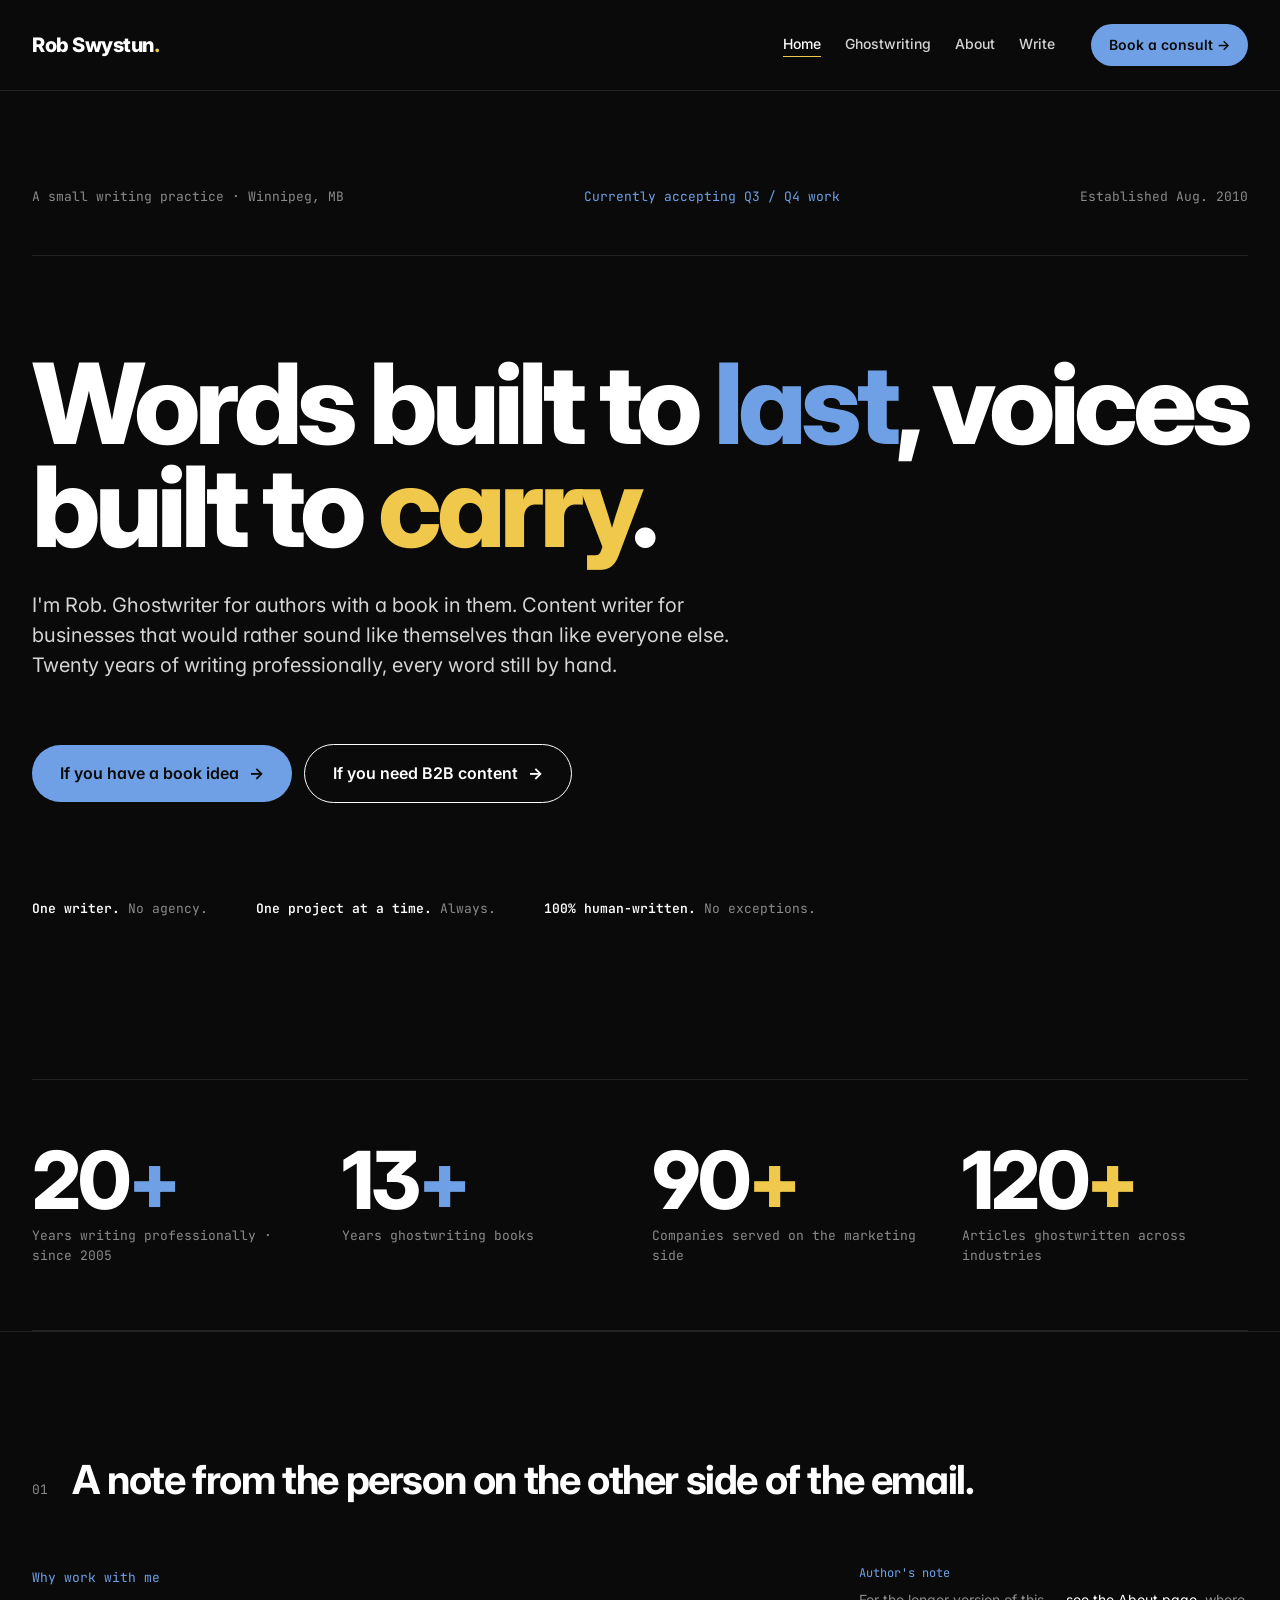
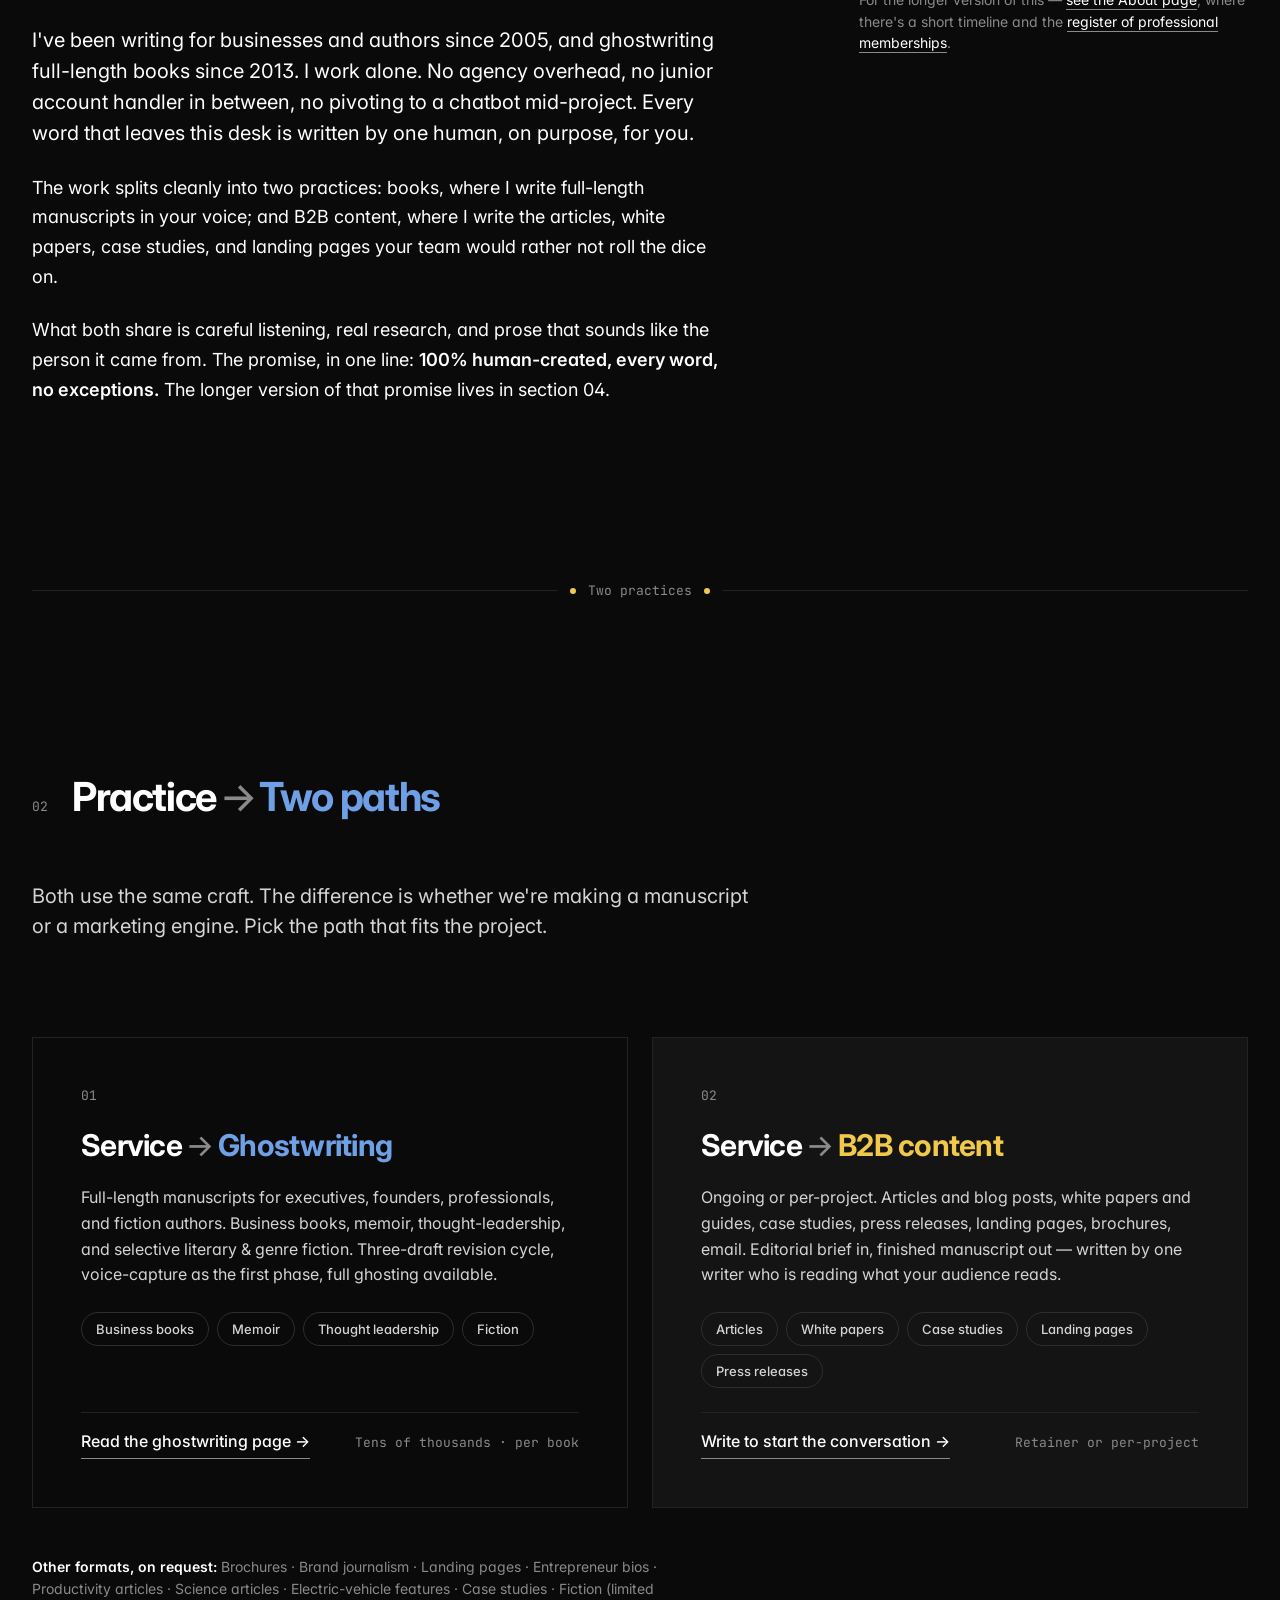
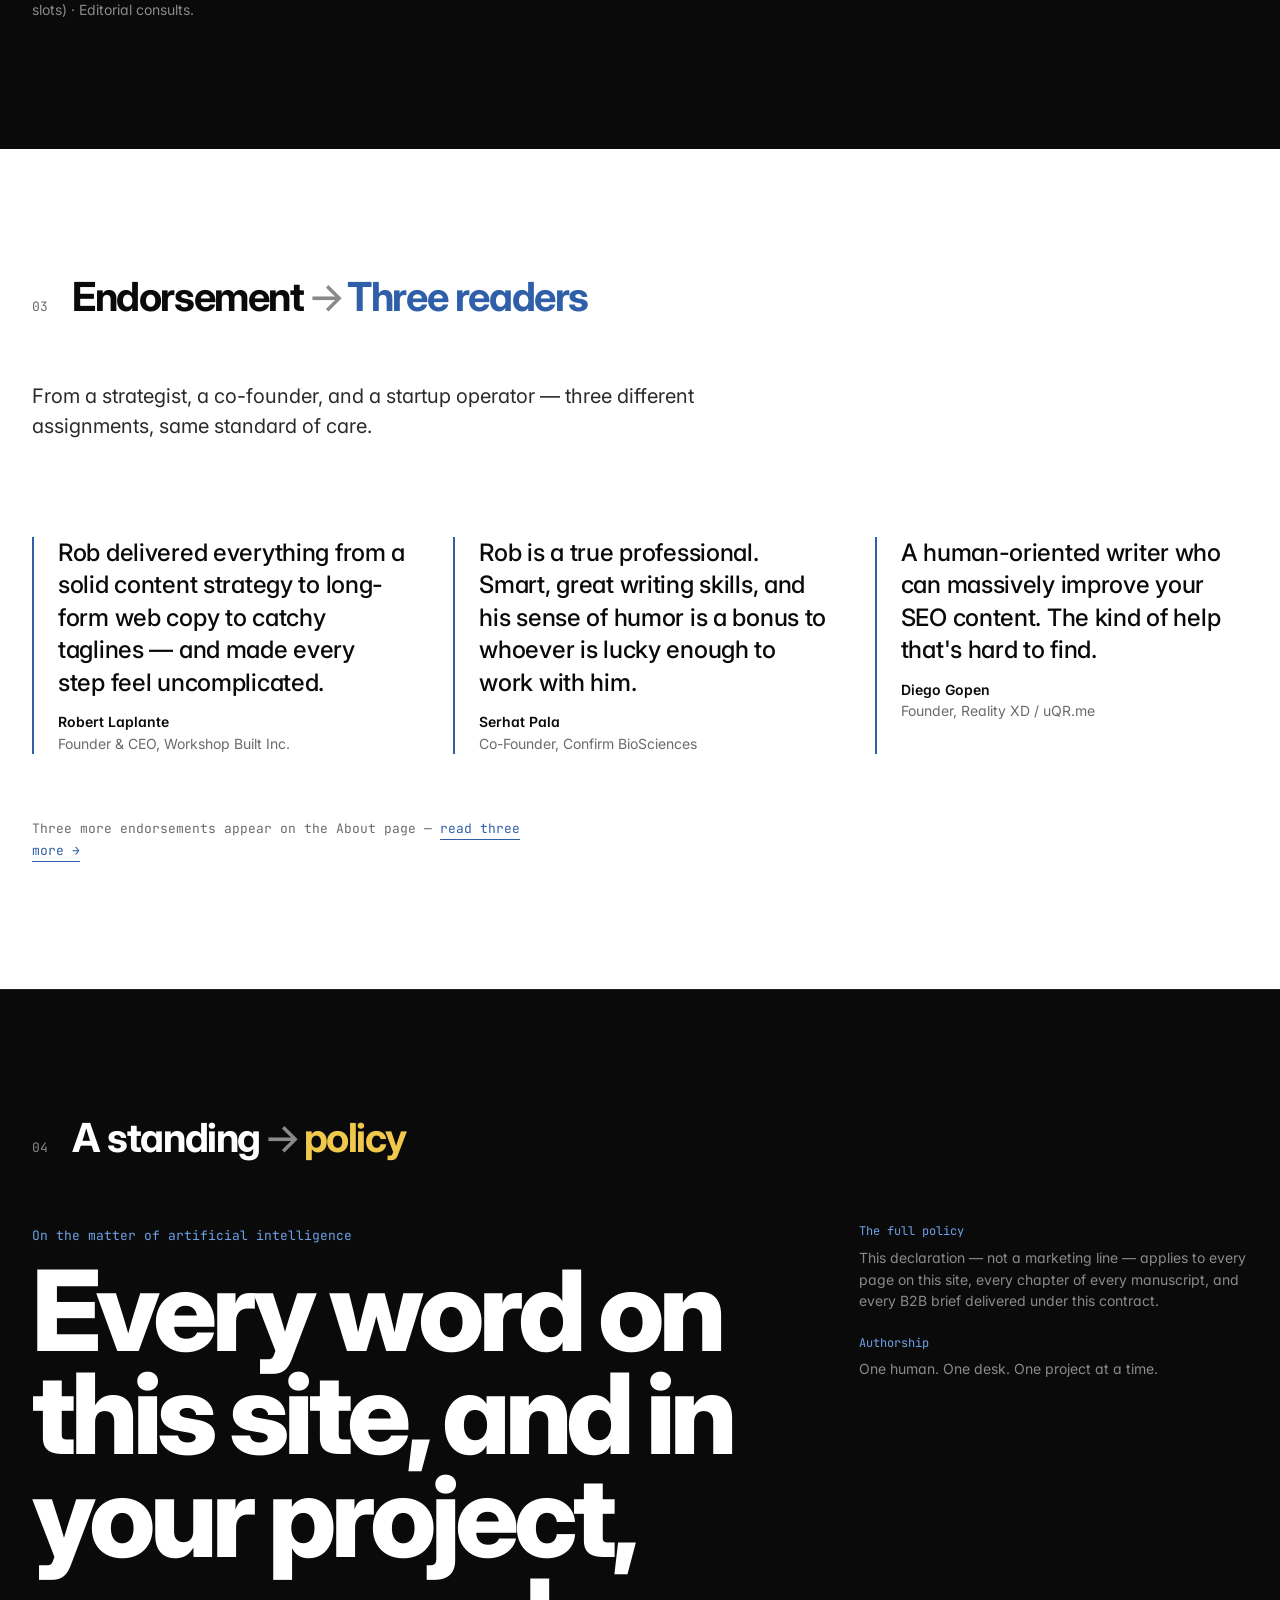
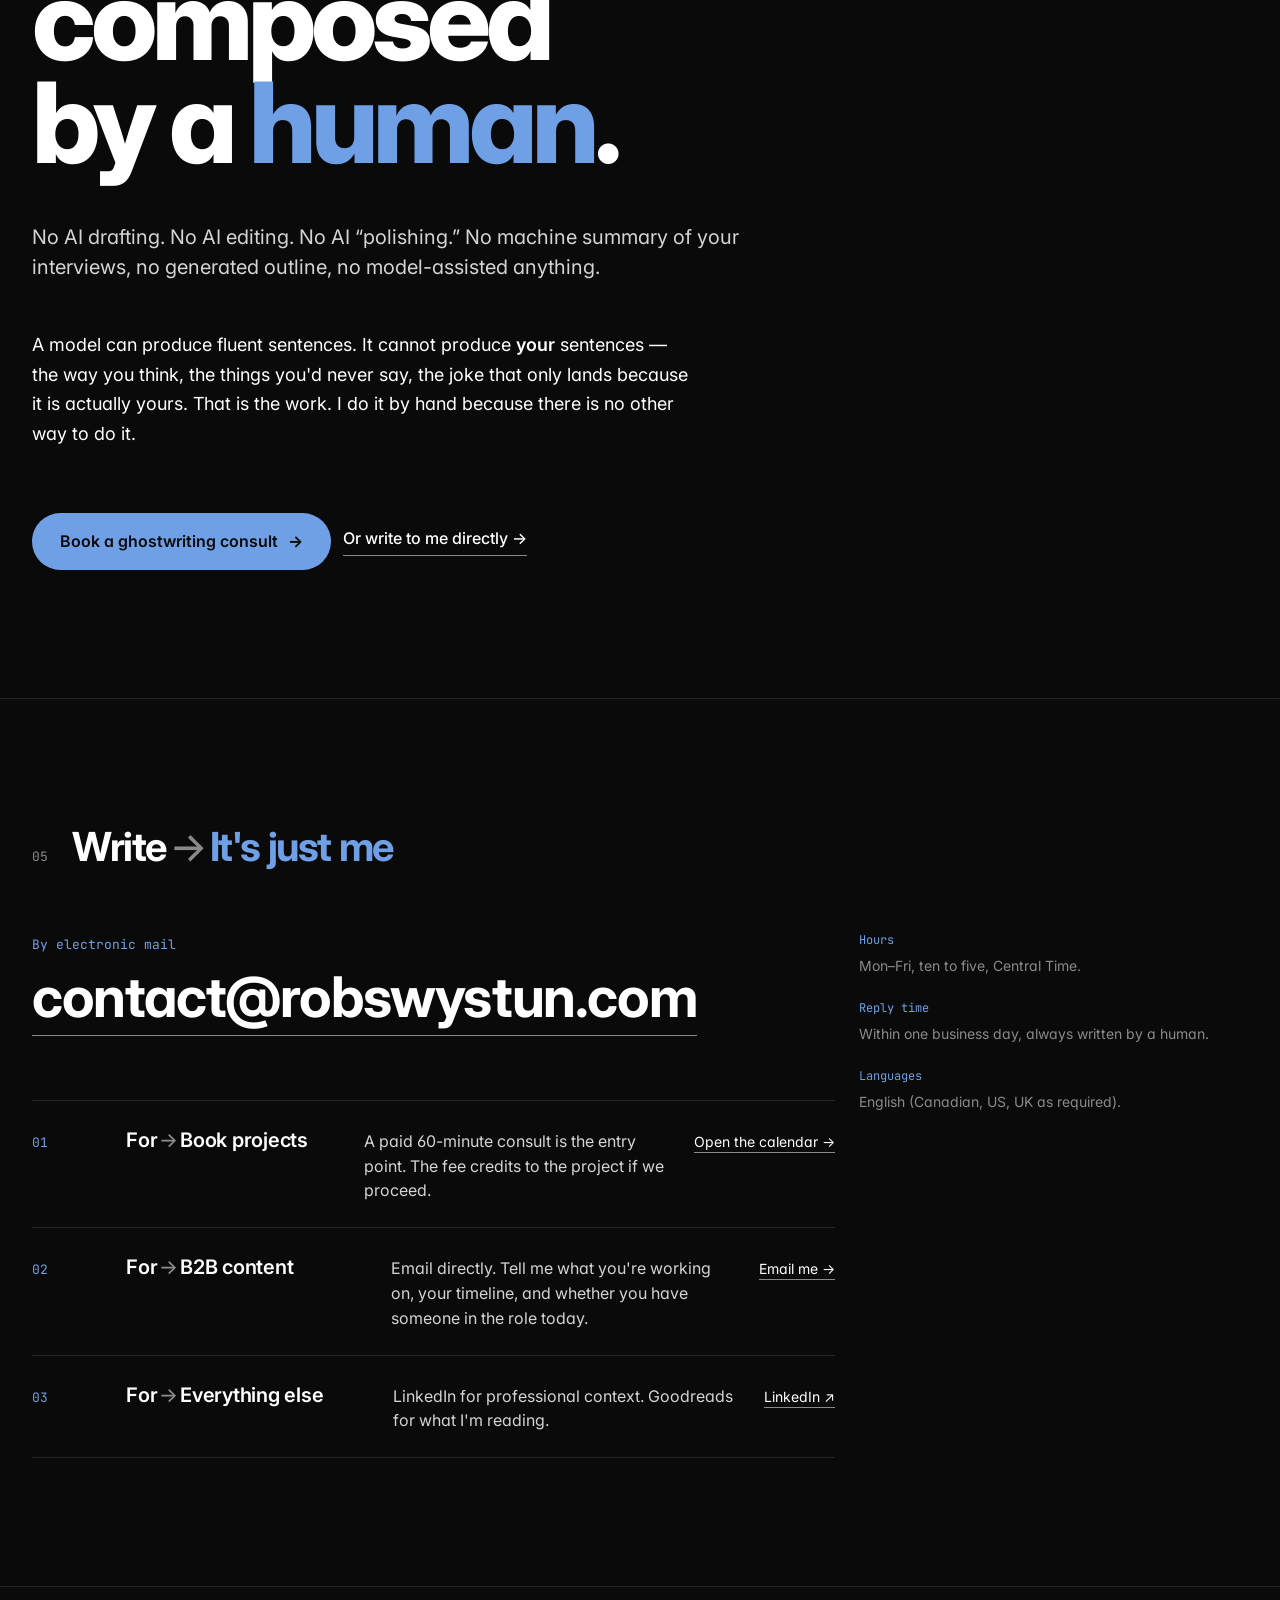
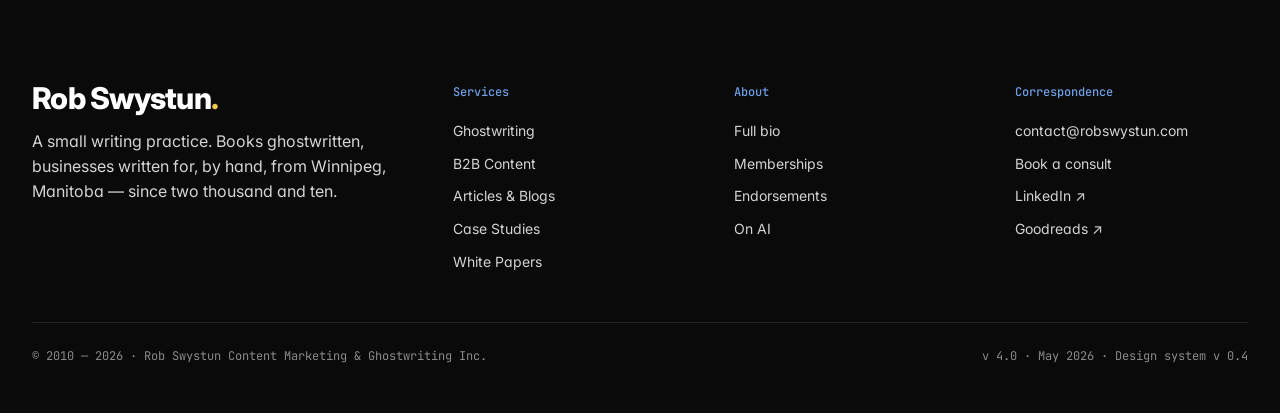
==== index.html @ d5e4dd90 "Add pages" ====
<!doctype html>
<html lang="en">
<head>
  <meta charset="utf-8" />
  <meta name="viewport" content="width=device-width, initial-scale=1" />
  <title>Rob Swystun — Content marketing &amp; ghostwriting, est. 2010</title>
  <meta name="description" content="A small writing practice in Winnipeg, Manitoba. Books ghostwritten by hand. B2B content composed by a human. Established 2010." />

  <link rel="preconnect" href="https://fonts.googleapis.com" />
  <link rel="preconnect" href="https://fonts.gstatic.com" crossorigin />
  <link href="https://fonts.googleapis.com/css2?family=Inter:wght@300;400;500;600;700;800;900&family=JetBrains+Mono:wght@400;500&display=swap" rel="stylesheet" />

  <link rel="stylesheet" href="styles.css" />
</head>
<body data-screen-label="01 Home">
  <a class="skip" href="#main">Skip to text</a>

  <!-- ═══════ HEADER ═══════════════════════════════════════════ -->
  <header class="site-header">
    <div class="wrap site-header__inner">
      <a href="index.html" class="brandmark">Rob Swystun<span class="dot">.</span></a>
      <nav class="topnav" aria-label="Primary">
        <a aria-current="page" href="index.html">Home</a>
        <a href="ghostwriting.html">Ghostwriting</a>
        <a href="about.html">About</a>
        <a href="#correspondence">Write</a>
        <a class="nav-btn" href="ghostwriting.html">Book a consult <span class="arrow">→</span></a>
      </nav>
    </div>
  </header>

  <main id="main">

    <!-- ═══════ MASTHEAD ═══════════════════════════════════════ -->
    <section class="masthead" data-screen-label="Masthead">
      <div class="wrap">

        <div class="masthead__meta">
          <span>A small writing practice · Winnipeg, MB</span>
          <span class="accent">Currently accepting Q3 / Q4 work</span>
          <span>Established Aug. 2010</span>
        </div>

        <h1>
          Words built to <span class="blue">last</span>, voices built to <span class="warm">carry</span>.
        </h1>

        <p class="masthead__dek">
          I'm Rob. Ghostwriter for authors with a book in them. Content writer
          for businesses that would rather sound like themselves than like everyone else.
          Twenty years of writing professionally, every word still by hand.
        </p>

        <div class="masthead__cta">
          <a class="btn" href="ghostwriting.html">If you have a book idea <span class="arrow">→</span></a>
          <a class="btn ghost" href="#services">If you need B2B content <span class="arrow">→</span></a>
        </div>

        <div class="masthead__post-meta">
          <span><strong>One writer.</strong> No agency.</span>
          <span><strong>One project at a time.</strong> Always.</span>
          <span><strong>100% human-written.</strong> No exceptions.</span>
        </div>

      </div>
    </section>

    <!-- ═══════ STATS ══════════════════════════════════════════ -->
    <section style="padding: 0; border-top: 0;">
      <div class="wrap">
        <ol class="stats-row">
          <li class="stat">
            <span class="stat__num">20<span class="plus">+</span></span>
            <span class="stat__lbl">Years writing professionally · since 2005</span>
          </li>
          <li class="stat">
            <span class="stat__num">13<span class="plus">+</span></span>
            <span class="stat__lbl">Years ghostwriting books</span>
          </li>
          <li class="stat">
            <span class="stat__num">90<span class="warm">+</span></span>
            <span class="stat__lbl">Companies served on the marketing side</span>
          </li>
          <li class="stat">
            <span class="stat__num">120<span class="warm">+</span></span>
            <span class="stat__lbl">Articles ghostwritten across industries</span>
          </li>
        </ol>
      </div>
    </section>

    <!-- ═══════ 01 / INTRODUCTION ══════════════════════════════ -->
    <section id="about" data-screen-label="Introduction">
      <div class="wrap">
        <div class="sec-head">
          <span class="sec-num">01</span>
          <h2 class="sec-title">A note from the person on the other side of the email.</h2>
        </div>

        <div class="grid">
          <div class="col-1-7">
            <p class="eyebrow">Why work with me</p>

            <p style="font-size: var(--t-20); line-height: 1.55; color: var(--text);">
              I've been writing for businesses and authors since 2005, and ghostwriting
              full-length books since 2013. I work alone. No agency overhead, no junior
              account handler in between, no pivoting to a chatbot mid-project. Every
              word that leaves this desk is written by one human, on purpose, for you.
            </p>

            <p>
              The work splits cleanly into two practices: books, where I write
              full-length manuscripts in your voice; and B2B content, where I write
              the articles, white papers, case studies, and landing pages your team
              would rather not roll the dice on.
            </p>

            <p>
              What both share is careful listening, real research, and prose that
              sounds like the person it came from. The promise, in one line:
              <strong>100% human-created, every word, no exceptions.</strong>
              The longer version of that promise lives in section 04.
            </p>
          </div>

          <aside class="col-9-12">
            <div class="marginalia">
              <span class="num">Author's note</span>
              For the longer version of this <em>—</em>
              <a href="about.html">see the About page</a>, where there's a short
              timeline and the <a href="about.html#memberships">register of professional memberships</a>.
            </div>
          </aside>
        </div>
      </div>
    </section>

    <!-- section break -->
    <div class="wrap">
      <div class="section-break" role="separator" aria-label="Section break">
        <span class="section-break__dot" aria-hidden="true"></span>
        <span class="section-break__label">Two practices</span>
        <span class="section-break__dot" aria-hidden="true"></span>
      </div>
    </div>

    <!-- ═══════ 02 / SERVICES ══════════════════════════════════ -->
    <section class="section--no-top" id="services" data-screen-label="Services">
      <div class="wrap">
        <div class="sec-head">
          <span class="sec-num">02</span>
          <h2 class="sec-title">Practice<span class="arrow">→</span><span class="blue">Two&nbsp;paths</span></h2>
        </div>

        <p class="dek mt-1" style="margin-bottom: var(--s-9);">
          Both use the same craft. The difference is whether we're making a
          manuscript or a marketing engine. Pick the path that fits the project.
        </p>

        <div class="grid">
          <div class="col-1-12">
            <div style="display: grid; grid-template-columns: 1fr 1fr; gap: var(--s-5);" class="services-grid">

              <article class="service-card">
                <span class="service-card__lbl">01</span>
                <h4>Service<span class="arrow">→</span><span class="accent">Ghostwriting</span></h4>
                <p>
                  Full-length manuscripts for executives, founders, professionals,
                  and fiction authors. Business books, memoir, thought-leadership,
                  and selective literary &amp; genre fiction. Three-draft revision cycle,
                  voice-capture as the first phase, full ghosting available.
                </p>
                <div class="tags">
                  <span class="tag">Business books</span>
                  <span class="tag">Memoir</span>
                  <span class="tag">Thought leadership</span>
                  <span class="tag">Fiction</span>
                </div>
                <div class="service-card__footer">
                  <a class="btn link" href="ghostwriting.html">Read the ghostwriting page →</a>
                  <span class="meta-mono">Tens of thousands · per book</span>
                </div>
              </article>

              <article class="service-card service-card--alt">
                <span class="service-card__lbl">02</span>
                <h4>Service<span class="arrow">→</span><span class="accent-warm">B2B&nbsp;content</span></h4>
                <p>
                  Ongoing or per-project. Articles and blog posts, white papers and
                  guides, case studies, press releases, landing pages, brochures, email.
                  Editorial brief in, finished manuscript out — written by one writer
                  who is reading what your audience reads.
                </p>
                <div class="tags">
                  <span class="tag">Articles</span>
                  <span class="tag">White papers</span>
                  <span class="tag">Case studies</span>
                  <span class="tag">Landing pages</span>
                  <span class="tag">Press releases</span>
                </div>
                <div class="service-card__footer">
                  <a class="btn link" href="mailto:contact@robswystun.com?subject=B2B%20Content">Write to start the conversation →</a>
                  <span class="meta-mono">Retainer or per-project</span>
                </div>
              </article>

            </div>
          </div>
        </div>

        <p class="ts-small mt-3" style="max-width: 70ch;">
          <strong style="color: var(--text);">Other formats, on request:</strong>
          Brochures · Brand journalism · Landing pages · Entrepreneur bios ·
          Productivity articles · Science articles · Electric-vehicle features ·
          Case studies · Fiction (limited slots) · Editorial consults.
        </p>
      </div>
    </section>

    <!-- ═══════ 03 / ENDORSEMENTS (inverted) ═══════════════════ -->
    <section class="inverted" id="endorsements" data-screen-label="Endorsements">
      <div class="wrap">
        <div class="sec-head">
          <span class="sec-num">03</span>
          <h2 class="sec-title">Endorsement<span class="arrow">→</span><span style="color: var(--blue-deep);">Three&nbsp;readers</span></h2>
        </div>

        <p class="dek" style="margin-bottom: var(--s-9); color: var(--ink-soft);">
          From a strategist, a co-founder, and a startup operator — three different
          assignments, same standard of care.
        </p>

        <div class="grid">
          <div class="col-1-12">
            <div style="display: grid; grid-template-columns: repeat(3, 1fr); gap: var(--s-7);" class="quotes-grid">

              <figure class="pull-quote">
                <p>Rob delivered everything from a solid content strategy to long-form web copy to catchy taglines — and made every step feel uncomplicated.</p>
                <cite><strong>Robert Laplante</strong><br />Founder &amp; CEO, Workshop Built Inc.</cite>
              </figure>

              <figure class="pull-quote">
                <p>Rob is a true professional. Smart, great writing skills, and his sense of humor is a bonus to whoever is lucky enough to work with him.</p>
                <cite><strong>Serhat Pala</strong><br />Co-Founder, Confirm BioSciences</cite>
              </figure>

              <figure class="pull-quote">
                <p>A human-oriented writer who can massively improve your SEO content. The kind of help that's hard to find.</p>
                <cite><strong>Diego Gopen</strong><br />Founder, Reality XD / uQR.me</cite>
              </figure>

            </div>
          </div>
        </div>

        <p class="mt-4" style="font-family: var(--mono); font-size: var(--t-13); color: var(--ink-mute);">
          Three more endorsements appear on the About page —
          <a href="about.html#more-endorsements" style="color: var(--blue-deep); border-bottom: 1px solid var(--blue-deep); padding-bottom: 2px;">read three more &rarr;</a>
        </p>
      </div>
    </section>

    <!-- ═══════ 04 / ON THE MATTER OF AI ═══════════════════════ -->
    <section id="ai" data-screen-label="On AI">
      <div class="wrap">
        <div class="sec-head">
          <span class="sec-num">04</span>
          <h2 class="sec-title">A standing<span class="arrow">→</span><span class="warm">policy</span></h2>
        </div>

        <div class="grid">
          <div class="col-1-8">
            <p class="eyebrow">On the matter of artificial intelligence</p>

            <h2 class="h-display" style="margin-bottom: var(--s-7);">
              Every word on this site, and in your project, composed by a <span class="blue">human</span>.
            </h2>

            <p class="dek mt-1" style="margin-bottom: var(--s-7);">
              No AI drafting. No AI editing. No AI &ldquo;polishing.&rdquo;
              No machine summary of your interviews, no generated outline,
              no model-assisted anything.
            </p>

            <p style="max-width: 60ch;">
              A model can produce fluent sentences. It cannot produce <strong>your</strong>
              sentences — the way you think, the things you'd never say, the joke that
              only lands because it is actually yours. That is the work. I do it by hand
              because there is no other way to do it.
            </p>

            <div class="masthead__cta">
              <a class="btn" href="ghostwriting.html">Book a ghostwriting consult <span class="arrow">→</span></a>
              <a class="btn link" href="mailto:contact@robswystun.com">Or write to me directly →</a>
            </div>
          </div>

          <aside class="col-9-12">
            <div class="marginalia">
              <span class="num">The full policy</span>
              This declaration — not a marketing line — applies to every page on this site,
              every chapter of every manuscript, and every B2B brief delivered under this contract.<br /><br />
              <span class="num">Authorship</span>
              One human. One desk. One project at a time.
            </div>
          </aside>
        </div>
      </div>
    </section>

    <!-- ═══════ 05 / CORRESPONDENCE ════════════════════════════ -->
    <section id="correspondence" data-screen-label="Correspondence">
      <div class="wrap">
        <div class="sec-head">
          <span class="sec-num">05</span>
          <h2 class="sec-title">Write<span class="arrow">→</span><span class="blue">It's&nbsp;just&nbsp;me</span></h2>
        </div>

        <div class="grid">
          <div class="col-1-8">
            <p class="eyebrow">By electronic mail</p>
            <a class="btn link" style="font-size: clamp(28px, 4.5vw, 56px); font-weight: 700; letter-spacing: -0.025em; line-height: 1.1; padding-bottom: 6px;" href="mailto:contact@robswystun.com">contact@robswystun.com</a>

            <ol class="cat-list mt-4">
              <li class="cat-row">
                <span class="cat-row__num">01</span>
                <span class="cat-row__title">For<span class="arrow">→</span>Book projects</span>
                <span class="cat-row__desc">A paid 60-minute consult is the entry point. The fee credits to the project if we proceed.</span>
                <span class="cat-row__see"><a href="ghostwriting.html">Open the calendar →</a></span>
              </li>
              <li class="cat-row">
                <span class="cat-row__num">02</span>
                <span class="cat-row__title">For<span class="arrow">→</span>B2B content</span>
                <span class="cat-row__desc">Email directly. Tell me what you're working on, your timeline, and whether you have someone in the role today.</span>
                <span class="cat-row__see"><a href="mailto:contact@robswystun.com?subject=B2B%20Content">Email me →</a></span>
              </li>
              <li class="cat-row">
                <span class="cat-row__num">03</span>
                <span class="cat-row__title">For<span class="arrow">→</span>Everything else</span>
                <span class="cat-row__desc">LinkedIn for professional context. Goodreads for what I'm reading.</span>
                <span class="cat-row__see"><a href="#">LinkedIn ↗</a></span>
              </li>
            </ol>
          </div>

          <aside class="col-9-12">
            <div class="marginalia">
              <span class="num">Hours</span>
              Mon–Fri, ten to five, Central Time.<br /><br />
              <span class="num">Reply time</span>
              Within one business day, always written by a human.<br /><br />
              <span class="num">Languages</span>
              English (Canadian, US, UK as required).
            </div>
          </aside>
        </div>
      </div>
    </section>

  </main>

  <!-- ═══════ FOOTER ═════════════════════════════════════════ -->
  <footer class="site-footer">
    <div class="wrap">

      <div class="site-footer__grid">
        <div>
          <p class="site-footer__brand">Rob Swystun<span class="dot">.</span></p>
          <p class="site-footer__tag">
            A small writing practice. Books ghostwritten, businesses written for, by hand,
            from Winnipeg, Manitoba — since two thousand and ten.
          </p>
        </div>
        <div>
          <h4>Services</h4>
          <ul>
            <li><a href="ghostwriting.html">Ghostwriting</a></li>
            <li><a href="#services">B2B Content</a></li>
            <li><a href="#services">Articles &amp; Blogs</a></li>
            <li><a href="#services">Case Studies</a></li>
            <li><a href="#services">White Papers</a></li>
          </ul>
        </div>
        <div>
          <h4>About</h4>
          <ul>
            <li><a href="about.html">Full bio</a></li>
            <li><a href="about.html#memberships">Memberships</a></li>
            <li><a href="about.html#more-endorsements">Endorsements</a></li>
            <li><a href="#ai">On AI</a></li>
          </ul>
        </div>
        <div>
          <h4>Correspondence</h4>
          <ul>
            <li><a href="mailto:contact@robswystun.com">contact@robswystun.com</a></li>
            <li><a href="ghostwriting.html">Book a consult</a></li>
            <li><a href="#">LinkedIn ↗</a></li>
            <li><a href="#">Goodreads ↗</a></li>
          </ul>
        </div>
      </div>

      <div class="site-footer__meta">
        <span>© 2010 — 2026 · Rob Swystun Content Marketing &amp; Ghostwriting Inc.</span>
        <span>v 4.0 · May 2026 · Design system v 0.4</span>
      </div>
    </div>
  </footer>

  <style>
    @media (max-width: 760px) {
      .services-grid { grid-template-columns: 1fr !important; }
      .quotes-grid { grid-template-columns: 1fr !important; }
    }
  </style>
</body>
</html>
---- styles.css ----
/* ═══════════════════════════════════════════════════════════════
   Rob Swystun — Content Marketing & Ghostwriting
   v4 — built on the Rob Swystun design system v0.4
   Black canvas. Heavy Inter. Blue & yellow accents.
   "Words built to last, voices built to carry."
   ═══════════════════════════════════════════════════════════════ */

:root{
  /* Surfaces — dark by default */
  --page:        #0A0A0A;
  --page-2:      #141414;
  --line:        #232323;
  --line-2:      #2E2E2E;

  --text:        #FFFFFF;
  --text-soft:   #D4D4D4;
  --text-mute:   #8A8A8A;

  /* Inverted (light card sections) */
  --light:       #FFFFFF;
  --ink:         #0A0A0A;
  --ink-soft:    #2B2B2B;
  --ink-mute:    #6B6B6B;
  --light-rule:  #E4E4E1;
  --light-line:  #F0F0EC;

  /* Accents */
  --blue:        #6FA0E6;
  --blue-deep:   #2F5FA8;
  --warm:        #F0C84C;
  --warm-deep:   #B58A12;

  /* Type */
  --sans: "Inter", -apple-system, BlinkMacSystemFont, "Helvetica Neue", Arial, sans-serif;
  --mono: "JetBrains Mono", ui-monospace, SFMono-Regular, Menlo, monospace;

  /* Scale */
  --t-12: 0.75rem;
  --t-13: 0.8125rem;
  --t-14: 0.875rem;
  --t-16: 1rem;
  --t-18: 1.125rem;
  --t-20: 1.25rem;
  --t-24: 1.5rem;
  --t-30: 1.875rem;
  --t-40: 2.5rem;
  --t-56: 3.5rem;
  --t-80: 5rem;
  --t-112: 7rem;

  /* Spacing — 8pt */
  --s-1: 4px; --s-2: 8px; --s-3: 12px; --s-4: 16px; --s-5: 24px;
  --s-6: 32px; --s-7: 48px; --s-8: 64px; --s-9: 96px; --s-10: 128px; --s-11: 160px;

  --maxw: 1280px;
  --gutter: 32px;
}

/* ── Reset ───────────────────────────────────────────────────── */
*, *::before, *::after { box-sizing: border-box; }
html, body { margin: 0; padding: 0; }
body{
  background: var(--page);
  color: var(--text);
  font-family: var(--sans);
  font-size: var(--t-16);
  line-height: 1.55;
  -webkit-font-smoothing: antialiased;
  text-rendering: optimizeLegibility;
  font-feature-settings: "ss01","cv11";
}
img, svg { max-width: 100%; display: block; }
ul, ol { list-style: none; padding: 0; margin: 0; }
a { color: inherit; text-decoration: none; }
hr { border: 0; height: 1px; background: var(--line); }

::selection { background: var(--blue); color: var(--ink); }

/* ── Container ───────────────────────────────────────────────── */
.wrap {
  max-width: var(--maxw);
  margin: 0 auto;
  padding: 0 var(--gutter);
}

/* ── Section primitives ──────────────────────────────────────── */
section { padding: var(--s-10) 0; border-top: 1px solid var(--line); }
section:first-of-type, .section--no-top { border-top: 0; }
.section--alt { background: var(--page-2); }

/* Inverted (white) section */
.inverted {
  background: var(--light);
  color: var(--ink);
  border-top: 0;
}
.inverted .sec-num { color: var(--ink-mute); }
.inverted .sec-title { color: var(--ink); }
.inverted .ts-eyebrow, .inverted .eyebrow { color: var(--blue-deep); }
.inverted hr { background: var(--light-rule); }
.inverted .ts-small { color: var(--ink-mute); }
.inverted p { color: var(--ink-soft); }
.inverted .meta-mono { color: var(--ink-mute); }

/* Section head ─ aligned mono numeral + heavy title */
.sec-head {
  display: flex;
  align-items: baseline;
  gap: var(--s-5);
  margin-bottom: var(--s-8);
}
.sec-num {
  font-family: var(--mono);
  font-size: var(--t-13);
  color: var(--text-mute);
  flex-shrink: 0;
}
.sec-title {
  font-family: var(--sans);
  font-weight: 700;
  font-size: var(--t-40);
  letter-spacing: -0.035em;
  line-height: 1.0;
  margin: 0;
  color: var(--text);
}
.sec-title .blue { color: var(--blue); }
.sec-title .warm { color: var(--warm); }
.sec-title .arrow {
  color: var(--text-mute);
  font-weight: 500;
  margin: 0 .1em;
}
@media (max-width: 720px) {
  .sec-title { font-size: var(--t-30); }
}

/* Eyebrow */
.eyebrow {
  font-family: var(--mono);
  font-size: var(--t-13);
  color: var(--blue);
  margin-bottom: var(--s-3);
  display: inline-block;
}

/* ── Type scale classes ──────────────────────────────────────── */
.h-display {
  font-family: var(--sans);
  font-weight: 800;
  font-size: clamp(56px, 9vw, 112px);
  line-height: 0.92;
  letter-spacing: -0.045em;
  margin: 0;
  text-wrap: balance;
}
.h-display .blue { color: var(--blue); }
.h-display .warm { color: var(--warm); }
.h-display .arrow {
  color: var(--text-mute);
  font-weight: 500;
  margin: 0 .1em;
}
.h-1 {
  font-family: var(--sans);
  font-weight: 700;
  font-size: var(--t-56);
  line-height: 0.98;
  letter-spacing: -0.035em;
  margin: 0;
}
.h-1 .blue { color: var(--blue); }
.h-1 .warm { color: var(--warm); }
.h-1 .arrow { color: var(--text-mute); font-weight: 500; margin: 0 .1em; }
.h-2 {
  font-family: var(--sans);
  font-weight: 700;
  font-size: var(--t-40);
  line-height: 1.05;
  letter-spacing: -0.025em;
  margin: 0;
}
.h-2 .blue { color: var(--blue); }
.h-2 .warm { color: var(--warm); }
.h-2 .arrow { color: var(--text-mute); font-weight: 500; margin: 0 .1em; }
.h-3 {
  font-family: var(--sans);
  font-weight: 600;
  font-size: var(--t-24);
  line-height: 1.2;
  letter-spacing: -0.012em;
  margin: 0;
}
.h-3 .blue { color: var(--blue); }
.h-3 .warm { color: var(--warm); }
.h-3 .arrow { color: var(--text-mute); font-weight: 500; margin: 0 .1em; }

.inverted .h-display .blue, .inverted .h-1 .blue, .inverted .h-2 .blue, .inverted .h-3 .blue { color: var(--blue-deep); }
.inverted .h-display .warm, .inverted .h-1 .warm, .inverted .h-2 .warm, .inverted .h-3 .warm { color: var(--warm-deep); }
.inverted .h-display .arrow, .inverted .h-1 .arrow, .inverted .h-2 .arrow, .inverted .h-3 .arrow { color: var(--ink-mute); }
.inverted .h-display, .inverted .h-1, .inverted .h-2, .inverted .h-3 { color: var(--ink); }

/* Dek */
.dek {
  font-family: var(--sans);
  font-weight: 400;
  font-size: var(--t-20);
  line-height: 1.5;
  color: var(--text-soft);
  max-width: 56ch;
  margin: 0;
}
.inverted .dek { color: var(--ink-soft); }

/* Body */
p {
  font-family: var(--sans);
  font-size: var(--t-18);
  line-height: 1.65;
  color: var(--text);
  max-width: 65ch;
  margin: 0;
}
p + p { margin-top: var(--s-5); }
p strong { color: var(--text); font-weight: 600; }
.inverted p { color: var(--ink); }
.inverted p strong { color: var(--ink); }

/* Mono small caption / metadata */
.meta-mono {
  font-family: var(--mono);
  font-size: var(--t-13);
  color: var(--text-mute);
  line-height: 1.55;
}
.ts-small {
  font-family: var(--sans);
  font-size: var(--t-14);
  line-height: 1.55;
  color: var(--text-mute);
}

/* ── Buttons (pill) ──────────────────────────────────────────── */
.btn {
  display: inline-flex;
  align-items: center;
  gap: 10px;
  font-family: var(--sans);
  font-weight: 600;
  font-size: var(--t-16);
  padding: 16px 28px;
  border-radius: 999px;
  border: 0;
  cursor: pointer;
  background: var(--blue);
  color: var(--ink);
  transition: transform .25s ease, background .25s ease, color .25s ease, border-color .25s ease;
  white-space: nowrap;
}
.btn:hover { background: var(--warm); color: var(--ink); transform: translateY(-1px); }
.btn .arrow { display: inline-block; transition: transform .25s ease; font-weight: 700; }
.btn:hover .arrow { transform: translateX(4px); }

.btn.ghost {
  background: transparent;
  color: var(--text);
  border: 1px solid var(--text);
}
.btn.ghost:hover {
  background: var(--text);
  color: var(--ink);
  border-color: var(--text);
}

.btn.link {
  background: transparent;
  border: 0;
  padding: 0 0 4px;
  border-radius: 0;
  color: var(--text);
  font-weight: 500;
  border-bottom: 1px solid var(--text-mute);
}
.btn.link:hover {
  color: var(--blue);
  border-color: var(--blue);
  background: transparent;
  transform: none;
}

.inverted .btn { background: var(--ink); color: var(--light); }
.inverted .btn:hover { background: var(--blue-deep); color: var(--light); }
.inverted .btn.ghost { background: transparent; color: var(--ink); border-color: var(--ink); }
.inverted .btn.ghost:hover { background: var(--ink); color: var(--light); }
.inverted .btn.link { color: var(--ink); border-color: var(--ink-mute); }
.inverted .btn.link:hover { color: var(--blue-deep); border-color: var(--blue-deep); }

/* ── Header / topbar ─────────────────────────────────────────── */
.site-header {
  padding: var(--s-5) 0;
  border-bottom: 1px solid var(--line);
  background: var(--page);
  position: sticky;
  top: 0;
  z-index: 10;
}
.site-header__inner {
  display: flex;
  justify-content: space-between;
  align-items: center;
  gap: var(--s-5);
}
.brandmark {
  font-family: var(--sans);
  font-weight: 800;
  font-size: var(--t-20);
  letter-spacing: -0.025em;
  color: var(--text);
  line-height: 1;
}
.brandmark .dot { color: var(--warm); }
.topnav {
  display: flex;
  align-items: center;
  gap: var(--s-5);
}
.topnav a {
  font-family: var(--sans);
  font-size: var(--t-14);
  font-weight: 500;
  color: var(--text-soft);
  transition: color .2s;
  padding-bottom: 2px;
  border-bottom: 1px solid transparent;
}
.topnav a:hover { color: var(--text); }
.topnav a[aria-current="page"] { color: var(--text); border-color: var(--warm); }
.topnav .nav-btn {
  padding: 10px 18px;
  border-radius: 999px;
  background: var(--blue);
  color: var(--ink);
  border: 0;
  font-weight: 600;
  font-size: var(--t-14);
  margin-left: var(--s-3);
}
.topnav .nav-btn:hover { background: var(--warm); border-color: transparent; color: var(--ink); }
@media (max-width: 720px) {
  .topnav { gap: var(--s-3); }
  .topnav a { font-size: var(--t-12); }
  .topnav .nav-btn { display: none; }
}

/* ── Masthead ────────────────────────────────────────────────── */
.masthead {
  padding: var(--s-9) 0 var(--s-11);
  border-top: 0;
}
.masthead__meta {
  display: flex;
  justify-content: space-between;
  align-items: baseline;
  gap: var(--s-5);
  padding-bottom: var(--s-7);
  border-bottom: 1px solid var(--line);
  margin-bottom: var(--s-9);
  font-family: var(--mono);
  font-size: var(--t-13);
  color: var(--text-mute);
  flex-wrap: wrap;
}
.masthead__meta .accent { color: var(--blue); }

.masthead h1 {
  font-family: var(--sans);
  font-weight: 800;
  font-size: clamp(56px, 9vw, 112px);
  line-height: 0.92;
  letter-spacing: -0.045em;
  margin: 0 0 var(--s-6);
  max-width: 20ch;
}
.masthead h1 .blue { color: var(--blue); }
.masthead h1 .warm { color: var(--warm); }
.masthead h1 .arrow {
  color: var(--text-mute);
  font-weight: 500;
  margin: 0 .08em;
}
.masthead__dek {
  font-size: var(--t-20);
  font-weight: 400;
  max-width: 56ch;
  color: var(--text-soft);
  line-height: 1.5;
  margin: 0;
}
.masthead__cta {
  display: flex;
  gap: var(--s-3);
  margin-top: var(--s-8);
  flex-wrap: wrap;
  align-items: center;
}
.masthead__post-meta {
  display: flex;
  gap: var(--s-7);
  margin-top: var(--s-9);
  font-family: var(--mono);
  font-size: var(--t-13);
  color: var(--text-mute);
  flex-wrap: wrap;
}
.masthead__post-meta strong { color: var(--text); font-weight: 600; }

/* ── 12-col grid (book) ──────────────────────────────────────── */
.grid {
  display: grid;
  grid-template-columns: repeat(12, 1fr);
  gap: var(--s-5);
}
.col-1-8 { grid-column: 1 / span 8; min-width: 0; }
.col-1-7 { grid-column: 1 / span 7; min-width: 0; }
.col-1-6 { grid-column: 1 / span 6; min-width: 0; }
.col-1-12 { grid-column: 1 / -1; }
.col-9-12 { grid-column: 9 / span 4; min-width: 0; }
.col-8-12 { grid-column: 8 / span 5; min-width: 0; }
.col-7-12 { grid-column: 7 / span 6; min-width: 0; }
@media (max-width: 900px) {
  .grid { grid-template-columns: 1fr; }
  .col-1-8, .col-1-7, .col-1-6, .col-1-12,
  .col-9-12, .col-8-12, .col-7-12 { grid-column: 1; }
}

/* ── Stats row ───────────────────────────────────────────────── */
.stats-row {
  display: grid;
  grid-template-columns: repeat(4, 1fr);
  gap: var(--s-5);
  padding: var(--s-8) 0;
  border-top: 1px solid var(--line);
  border-bottom: 1px solid var(--line);
}
.stat { display: flex; flex-direction: column; gap: 6px; }
.stat__num {
  font-family: var(--sans);
  font-weight: 800;
  font-size: var(--t-80);
  line-height: 0.9;
  letter-spacing: -0.04em;
  color: var(--text);
}
.stat__num .plus { color: var(--blue); }
.stat__num .warm { color: var(--warm); }
.stat__lbl {
  font-family: var(--mono);
  font-size: var(--t-13);
  color: var(--text-mute);
  margin-top: var(--s-1);
}
@media (max-width: 720px) {
  .stats-row { grid-template-columns: 1fr 1fr; gap: var(--s-5); }
  .stat__num { font-size: var(--t-56); }
}

/* ── Service card (arrow notation) ───────────────────────────── */
.service-card {
  background: var(--page);
  border: 1px solid var(--line);
  padding: var(--s-7);
  display: flex;
  flex-direction: column;
  gap: var(--s-5);
}
.service-card--alt { background: var(--page-2); }
.service-card__lbl {
  font-family: var(--mono);
  font-size: var(--t-13);
  color: var(--text-mute);
}
.service-card h4 {
  font-family: var(--sans);
  font-weight: 700;
  font-size: var(--t-30);
  letter-spacing: -0.025em;
  line-height: 1.05;
  margin: 0;
  color: var(--text);
}
.service-card h4 .arrow {
  color: var(--text-mute);
  font-weight: 500;
  margin: 0 .15em;
}
.service-card h4 .accent { color: var(--blue); }
.service-card h4 .accent-warm { color: var(--warm); }
.service-card p {
  margin: 0;
  color: var(--text-soft);
  font-size: var(--t-16);
  line-height: 1.6;
}
.service-card__footer {
  margin-top: auto;
  padding-top: var(--s-4);
  border-top: 1px solid var(--line);
  display: flex;
  align-items: baseline;
  justify-content: space-between;
  gap: var(--s-3);
  flex-wrap: wrap;
}

/* ── Tag ─────────────────────────────────────────────────────── */
.tag {
  display: inline-block;
  font-family: var(--sans);
  font-size: var(--t-13);
  font-weight: 500;
  padding: 6px 14px;
  border: 1px solid var(--line-2);
  color: var(--text-soft);
  border-radius: 999px;
}
.inverted .tag { border-color: var(--light-rule); color: var(--ink-soft); }
.tags { display: flex; gap: var(--s-2); flex-wrap: wrap; }

/* ── Pull quote ──────────────────────────────────────────────── */
.pull-quote {
  border-left: 2px solid var(--blue);
  padding-left: var(--s-5);
  margin: 0;
  display: flex;
  flex-direction: column;
  gap: var(--s-3);
}
.pull-quote p {
  font-family: var(--sans);
  font-weight: 500;
  font-size: var(--t-24);
  line-height: 1.35;
  letter-spacing: -0.012em;
  margin: 0;
  color: var(--text);
  max-width: none;
}
.pull-quote cite {
  font-style: normal;
  font-family: var(--sans);
  font-size: var(--t-14);
  color: var(--text-mute);
}
.pull-quote cite strong { color: var(--text); font-weight: 600; }
.inverted .pull-quote { border-left-color: var(--blue-deep); }
.inverted .pull-quote p { color: var(--ink); }
.inverted .pull-quote cite { color: var(--ink-mute); }
.inverted .pull-quote cite strong { color: var(--ink); }

/* ── Section break (two warm dots) ───────────────────────────── */
.section-break {
  display: flex;
  align-items: center;
  gap: var(--s-3);
  color: var(--text-mute);
  padding: var(--s-7) 0;
}
.section-break::before, .section-break::after {
  content: "";
  flex: 1;
  height: 1px;
  background: var(--line);
}
.section-break__dot {
  display: inline-block;
  width: 6px; height: 6px;
  border-radius: 50%;
  background: var(--warm);
}
.section-break__label {
  font-family: var(--mono);
  font-size: var(--t-13);
  color: var(--text-mute);
}
.inverted .section-break__label { color: var(--ink-mute); }
.inverted .section-break::before, .inverted .section-break::after { background: var(--light-rule); }

/* ── Timeline ────────────────────────────────────────────────── */
.timeline { border-top: 1px solid var(--line); }
.timeline__row {
  display: grid;
  grid-template-columns: 200px 1fr;
  gap: var(--s-7);
  padding: var(--s-6) 0;
  border-bottom: 1px solid var(--line);
  align-items: baseline;
}
.timeline__years {
  font-family: var(--mono);
  font-size: var(--t-13);
  color: var(--blue);
  text-transform: lowercase;
}
.timeline__title {
  font-family: var(--sans);
  font-weight: 700;
  font-size: var(--t-24);
  letter-spacing: -0.015em;
  line-height: 1.2;
  margin: 0 0 var(--s-2);
  color: var(--text);
}
.timeline__title .blue { color: var(--blue); }
.timeline__title .warm { color: var(--warm); }
.timeline__title .arrow { color: var(--text-mute); font-weight: 500; margin: 0 .1em; }
.timeline__body {
  font-size: var(--t-16);
  line-height: 1.6;
  color: var(--text-soft);
  max-width: 60ch;
}
@media (max-width: 720px) {
  .timeline__row { grid-template-columns: 1fr; gap: var(--s-2); }
}

/* ── Register (memberships) ──────────────────────────────────── */
.register { border-top: 1px solid var(--line); }
.register__row {
  display: grid;
  grid-template-columns: 70px 1fr 1fr;
  gap: var(--s-5);
  padding: var(--s-5) 0;
  border-bottom: 1px solid var(--line);
  align-items: baseline;
}
.register__num {
  font-family: var(--mono);
  font-size: var(--t-13);
  color: var(--text-mute);
}
.register__name {
  font-family: var(--sans);
  font-weight: 600;
  font-size: var(--t-20);
  letter-spacing: -0.012em;
  color: var(--text);
}
.register__meta {
  font-family: var(--mono);
  font-size: var(--t-13);
  color: var(--text-mute);
}
@media (max-width: 720px) {
  .register__row { grid-template-columns: 50px 1fr; }
  .register__meta { grid-column: 2; }
}

/* ── Phase (process step) ────────────────────────────────────── */
.phase {
  display: grid;
  grid-template-columns: 220px 1fr;
  gap: var(--s-7);
  padding: var(--s-7) 0;
  border-bottom: 1px solid var(--line);
}
.phase:first-of-type { border-top: 1px solid var(--line); }
.phase__label {
  display: flex;
  flex-direction: column;
  gap: var(--s-2);
}
.phase__num {
  font-family: var(--mono);
  font-size: var(--t-13);
  color: var(--blue);
}
.phase__name {
  font-family: var(--sans);
  font-weight: 700;
  font-size: var(--t-30);
  letter-spacing: -0.025em;
  color: var(--text);
  line-height: 1.05;
}
.phase__title {
  font-family: var(--sans);
  font-weight: 700;
  font-size: var(--t-30);
  letter-spacing: -0.025em;
  line-height: 1.05;
  margin: 0 0 var(--s-4);
  color: var(--text);
}
.phase__title .blue { color: var(--blue); }
.phase__title .warm { color: var(--warm); }
.phase__title .arrow { color: var(--text-mute); font-weight: 500; margin: 0 .1em; }
.phase__body {
  font-size: var(--t-16);
  line-height: 1.6;
  color: var(--text-soft);
  max-width: 60ch;
  margin: 0 0 var(--s-5);
}
.phase__delivers {
  border-top: 1px solid var(--line);
}
.phase__delivers-label {
  font-family: var(--mono);
  font-size: var(--t-12);
  color: var(--text-mute);
  padding: var(--s-3) 0 var(--s-2);
  display: block;
}
.phase__delivers li {
  font-family: var(--sans);
  font-size: var(--t-16);
  color: var(--text);
  padding: var(--s-3) 0;
  border-top: 1px solid var(--line);
  display: grid;
  grid-template-columns: 28px 1fr;
  gap: var(--s-3);
}
.phase__delivers li::before {
  content: "→";
  color: var(--blue);
  font-weight: 700;
}
@media (max-width: 800px) {
  .phase { grid-template-columns: 1fr; gap: var(--s-4); }
}

/* ── Scope (in / out) ────────────────────────────────────────── */
.scope {
  display: grid;
  grid-template-columns: 1fr 1fr;
  gap: var(--s-7);
}
.scope__col h3 {
  font-family: var(--sans);
  font-weight: 700;
  font-size: var(--t-30);
  letter-spacing: -0.025em;
  margin: var(--s-2) 0 0;
  color: var(--text);
}
.scope__col h3 .blue { color: var(--blue); }
.scope__col h3 .warm { color: var(--warm); }
.scope__col ul {
  border-top: 1px solid var(--line);
  margin-top: var(--s-5);
}
.scope__col li {
  font-family: var(--sans);
  font-size: var(--t-16);
  line-height: 1.5;
  color: var(--text-soft);
  padding: var(--s-3) 0 var(--s-3) var(--s-8);
  border-bottom: 1px solid var(--line);
  position: relative;
}
.scope__col li::before {
  position: absolute;
  left: 0;
  top: var(--s-3);
  font-family: var(--mono);
  font-size: var(--t-12);
  font-weight: 500;
}
.scope__col--in li::before  { content: "In"; color: var(--blue); }
.scope__col--out li::before { content: "Out"; color: var(--warm); }
@media (max-width: 800px) { .scope { grid-template-columns: 1fr; gap: var(--s-5); } }

/* ── FAQ entries ─────────────────────────────────────────────── */
.entries { border-top: 1px solid var(--line); }
.entry {
  padding: var(--s-5) 0;
  border-bottom: 1px solid var(--line);
}
.entry summary { list-style: none; cursor: pointer; }
.entry summary::-webkit-details-marker { display: none; }
.entry__head {
  display: grid;
  grid-template-columns: 60px 1fr auto;
  gap: var(--s-4);
  align-items: baseline;
}
.entry__num {
  font-family: var(--mono);
  font-size: var(--t-13);
  color: var(--blue);
}
.entry__q {
  font-family: var(--sans);
  font-weight: 700;
  font-size: var(--t-24);
  letter-spacing: -0.015em;
  line-height: 1.25;
  color: var(--text);
  margin: 0;
}
.entry__q .blue { color: var(--blue); }
.entry__q .warm { color: var(--warm); }
.entry__q .arrow { color: var(--text-mute); font-weight: 500; margin: 0 .1em; }
.entry__toggle {
  font-family: var(--mono);
  font-size: var(--t-12);
  color: var(--blue);
  padding-bottom: 2px;
  border-bottom: 1px solid var(--blue);
}
.entry[open] .entry__toggle::before { content: "Close"; }
.entry:not([open]) .entry__toggle::before { content: "Open"; }
.entry__a {
  padding-top: var(--s-4);
  padding-left: 76px;
  max-width: 64ch;
  font-size: var(--t-16);
  line-height: 1.6;
  color: var(--text-soft);
}
@media (max-width: 720px) {
  .entry__head { grid-template-columns: 1fr auto; }
  .entry__num { grid-column: 1 / -1; margin-bottom: 4px; }
  .entry__a { padding-left: 0; }
}

/* ── Reservation slip ────────────────────────────────────────── */
.slip {
  background: var(--page-2);
  border: 1px solid var(--line);
  padding: var(--s-7);
  display: flex;
  flex-direction: column;
  gap: var(--s-4);
  position: relative;
}
.slip__label {
  position: absolute;
  top: -10px;
  left: var(--s-5);
  background: var(--page);
  padding: 0 var(--s-2);
  font-family: var(--mono);
  font-size: var(--t-12);
  color: var(--warm);
}
.slip__title {
  font-family: var(--sans);
  font-weight: 700;
  font-size: var(--t-30);
  line-height: 1.05;
  letter-spacing: -0.025em;
  color: var(--text);
  margin: 0;
}
.slip__title .blue { color: var(--blue); }
.slip__title .warm { color: var(--warm); }
.slip__rows { display: flex; flex-direction: column; border-top: 1px solid var(--line); }
.slip__row {
  display: grid;
  grid-template-columns: 130px 1fr;
  gap: var(--s-4);
  padding: var(--s-3) 0;
  border-bottom: 1px solid var(--line);
  align-items: baseline;
}
.slip__row dt {
  font-family: var(--mono);
  font-size: var(--t-12);
  color: var(--text-mute);
}
.slip__row dd {
  font-family: var(--sans);
  font-size: var(--t-16);
  color: var(--text);
}
.slip__row dd .warm { color: var(--warm); }
.slip__row dd .blue { color: var(--blue); }
.slip__cta { width: 100%; justify-content: center; margin-top: var(--s-3); }

.inverted .slip { background: var(--light); border-color: var(--light-rule); }
.inverted .slip__label { background: var(--light); color: var(--warm-deep); }
.inverted .slip__title { color: var(--ink); }
.inverted .slip__rows { border-color: var(--light-rule); }
.inverted .slip__row { border-bottom-color: var(--light-rule); }
.inverted .slip__row dt { color: var(--ink-mute); }
.inverted .slip__row dd { color: var(--ink); }

/* ── Catalog list (correspondence index) ─────────────────────── */
.cat-list { border-top: 1px solid var(--line); }
.cat-row {
  display: grid;
  grid-template-columns: 70px 1.4fr 2fr auto;
  gap: var(--s-5);
  padding: var(--s-5) 0;
  border-bottom: 1px solid var(--line);
  align-items: baseline;
}
.cat-row__num {
  font-family: var(--mono);
  font-size: var(--t-13);
  color: var(--blue);
}
.cat-row__title {
  font-family: var(--sans);
  font-weight: 600;
  font-size: var(--t-20);
  letter-spacing: -0.012em;
  color: var(--text);
}
.cat-row__title .arrow { color: var(--text-mute); font-weight: 500; margin: 0 .1em; }
.cat-row__desc {
  font-size: var(--t-16);
  line-height: 1.55;
  color: var(--text-soft);
}
.cat-row__see {
  font-family: var(--sans);
  font-size: var(--t-14);
  white-space: nowrap;
}
.cat-row__see a {
  border-bottom: 1px solid var(--text-mute);
  padding-bottom: 2px;
  color: var(--text);
}
.cat-row__see a:hover { color: var(--blue); border-color: var(--blue); }
@media (max-width: 800px) {
  .cat-row { grid-template-columns: 50px 1fr; }
  .cat-row__desc, .cat-row__see { grid-column: 2; }
}

/* ── Marginalia / sidenotes ──────────────────────────────────── */
.marginalia {
  font-family: var(--sans);
  font-size: var(--t-14);
  line-height: 1.55;
  color: var(--text-mute);
}
.marginalia .num {
  font-family: var(--mono);
  font-size: var(--t-12);
  color: var(--blue);
  display: block;
  margin-bottom: 6px;
}
.marginalia strong { color: var(--text); font-weight: 600; }
.marginalia a {
  color: var(--text);
  border-bottom: 1px solid var(--text-mute);
  padding-bottom: 1px;
}
.marginalia a:hover { color: var(--blue); border-color: var(--blue); }
.inverted .marginalia { color: var(--ink-mute); }
.inverted .marginalia .num { color: var(--blue-deep); }
.inverted .marginalia strong { color: var(--ink); }
.inverted .marginalia a { color: var(--ink); border-color: var(--ink-mute); }

/* ── Footer ──────────────────────────────────────────────────── */
.site-footer {
  padding: var(--s-9) 0 var(--s-7);
  border-top: 1px solid var(--line);
  background: var(--page);
}
.site-footer__grid {
  display: grid;
  grid-template-columns: 1.6fr 1fr 1fr 1fr;
  gap: var(--s-7);
  padding-bottom: var(--s-7);
  border-bottom: 1px solid var(--line);
}
@media (max-width: 900px) {
  .site-footer__grid { grid-template-columns: 1fr 1fr; gap: var(--s-5); }
}
@media (max-width: 540px) { .site-footer__grid { grid-template-columns: 1fr; } }
.site-footer__brand {
  font-family: var(--sans);
  font-weight: 800;
  font-size: var(--t-30);
  letter-spacing: -0.025em;
  color: var(--text);
  margin: 0 0 var(--s-4);
  line-height: 1;
}
.site-footer__brand .dot { color: var(--warm); }
.site-footer__tag {
  font-family: var(--sans);
  font-size: var(--t-16);
  line-height: 1.55;
  color: var(--text-soft);
  max-width: 36ch;
  margin: 0;
}
.site-footer h4 {
  font-family: var(--mono);
  font-size: var(--t-12);
  font-weight: 500;
  color: var(--blue);
  margin: 0 0 var(--s-4);
}
.site-footer ul { display: flex; flex-direction: column; gap: var(--s-2); }
.site-footer ul a {
  font-family: var(--sans);
  font-size: var(--t-14);
  color: var(--text-soft);
  border-bottom: 1px solid transparent;
  padding-bottom: 2px;
  transition: color .2s, border-color .2s;
}
.site-footer ul a:hover { color: var(--blue); border-color: var(--blue); }
.site-footer__meta {
  padding-top: var(--s-5);
  display: flex;
  justify-content: space-between;
  align-items: baseline;
  flex-wrap: wrap;
  gap: var(--s-3);
  font-family: var(--mono);
  font-size: var(--t-12);
  color: var(--text-mute);
}

/* ── Misc ───────────────────────────────────────────────────── */
.skip {
  position: absolute;
  top: -100px;
  left: var(--s-4);
  background: var(--text);
  color: var(--ink);
  padding: var(--s-2) var(--s-3);
  font-family: var(--mono);
  font-size: var(--t-12);
}
.skip:focus { top: var(--s-3); }

.sr-only {
  position: absolute; width: 1px; height: 1px;
  clip: rect(0,0,0,0); overflow: hidden; white-space: nowrap;
}

.mt-1 { margin-top: var(--s-4); }
.mt-2 { margin-top: var(--s-5); }
.mt-3 { margin-top: var(--s-7); }
.mt-4 { margin-top: var(--s-8); }
.mt-5 { margin-top: var(--s-9); }
.mt-6 { margin-top: var(--s-10); }
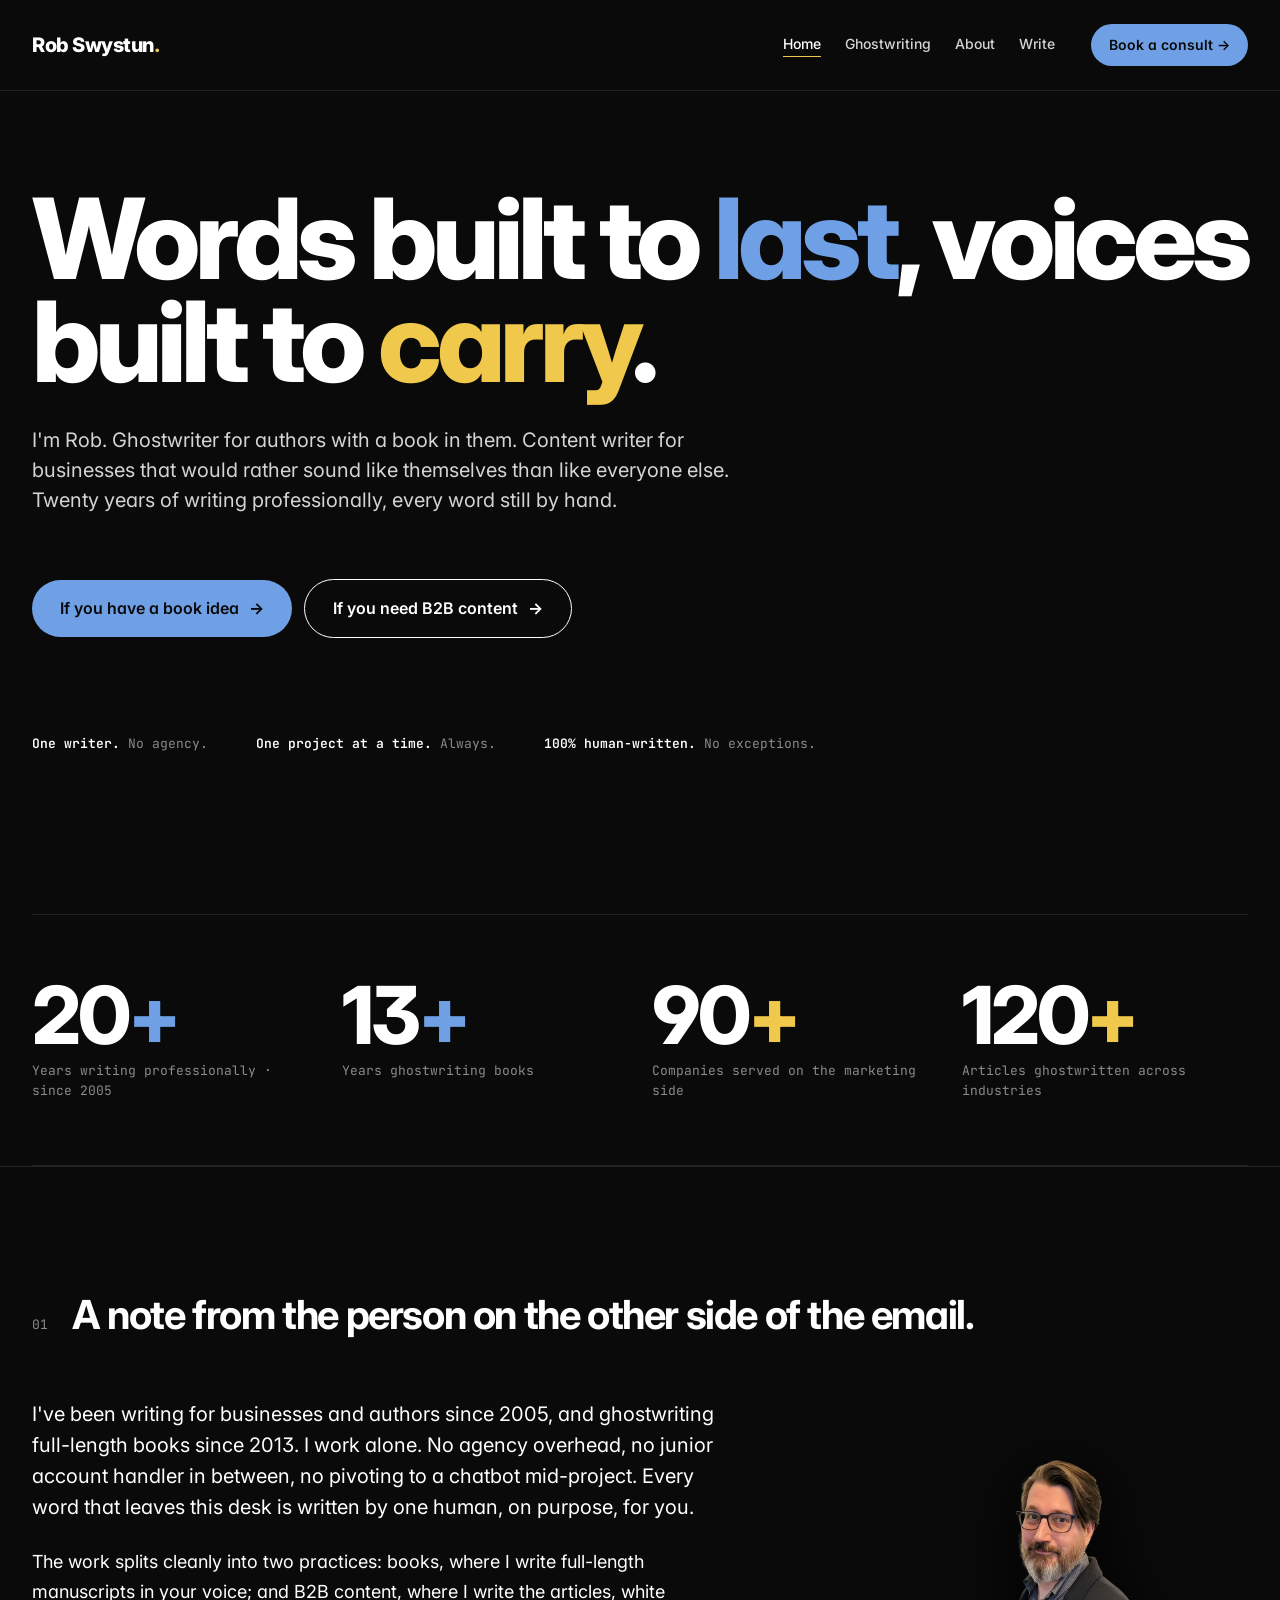
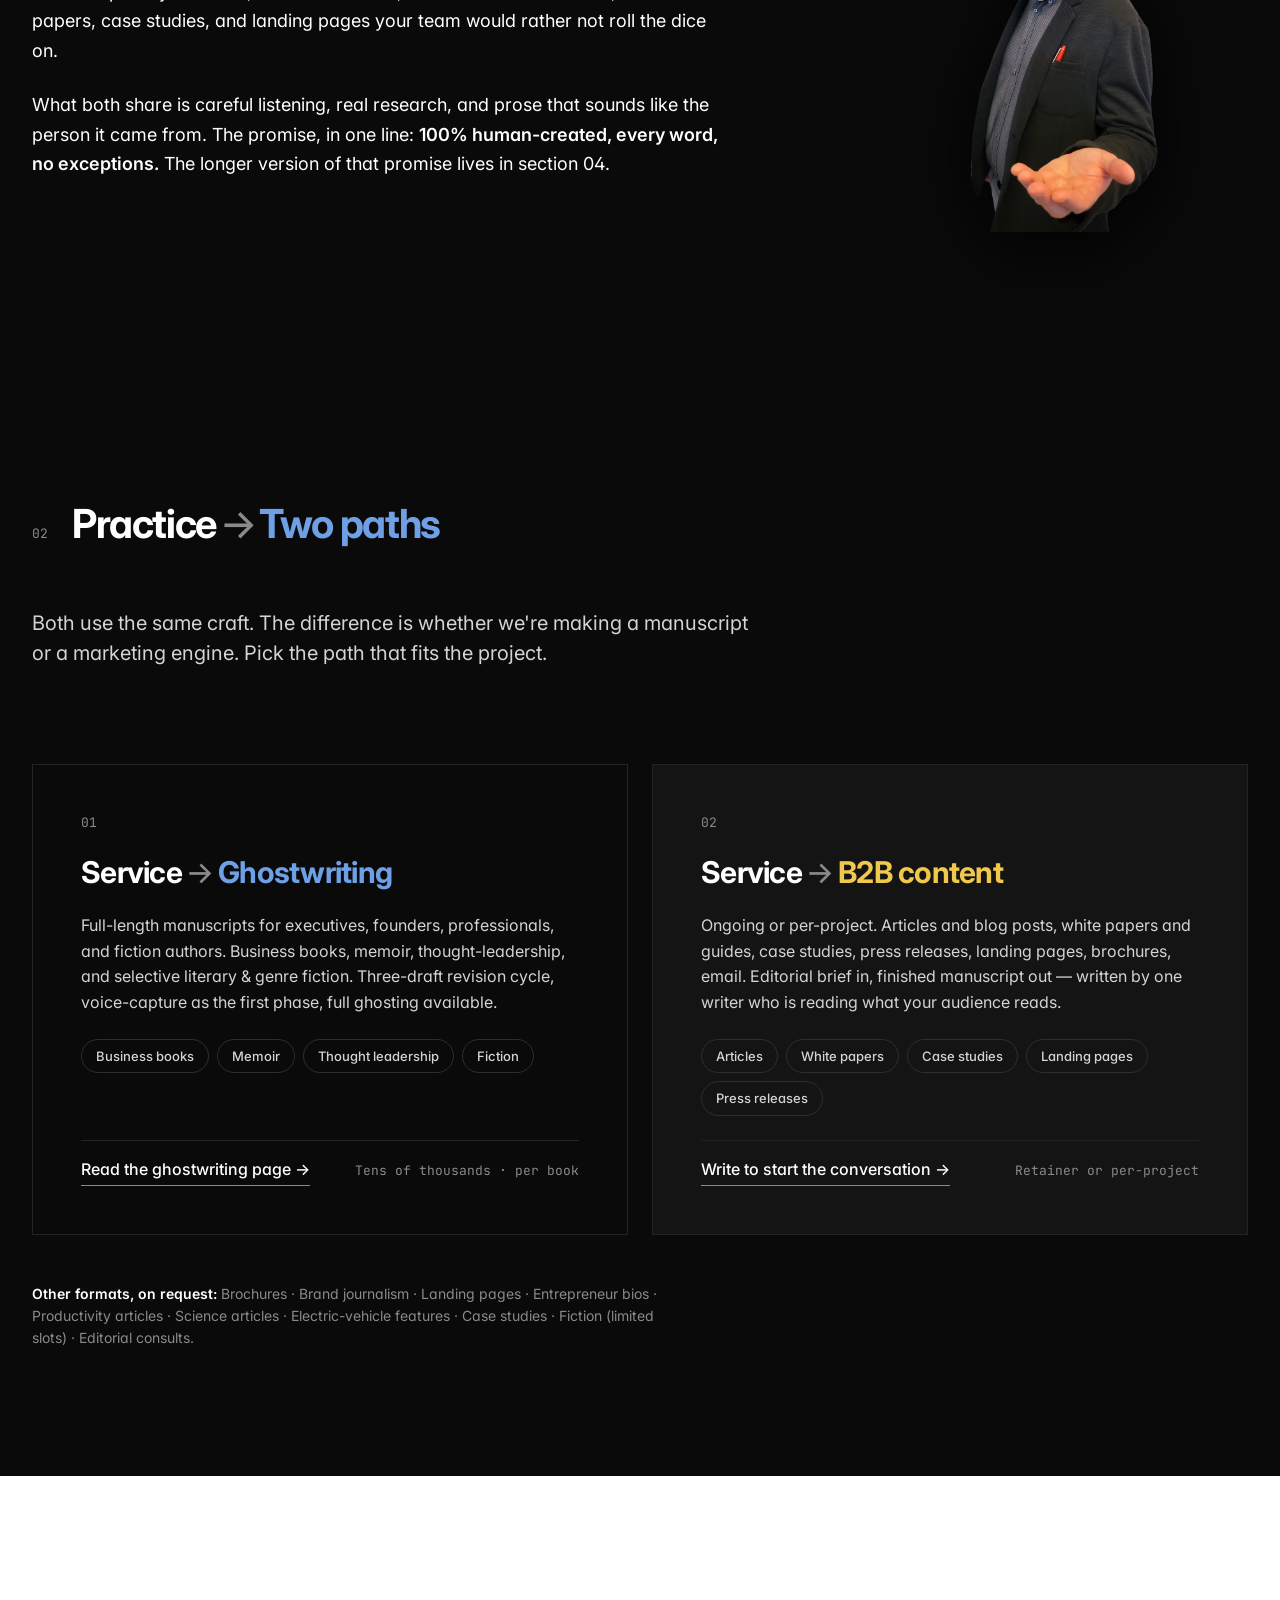
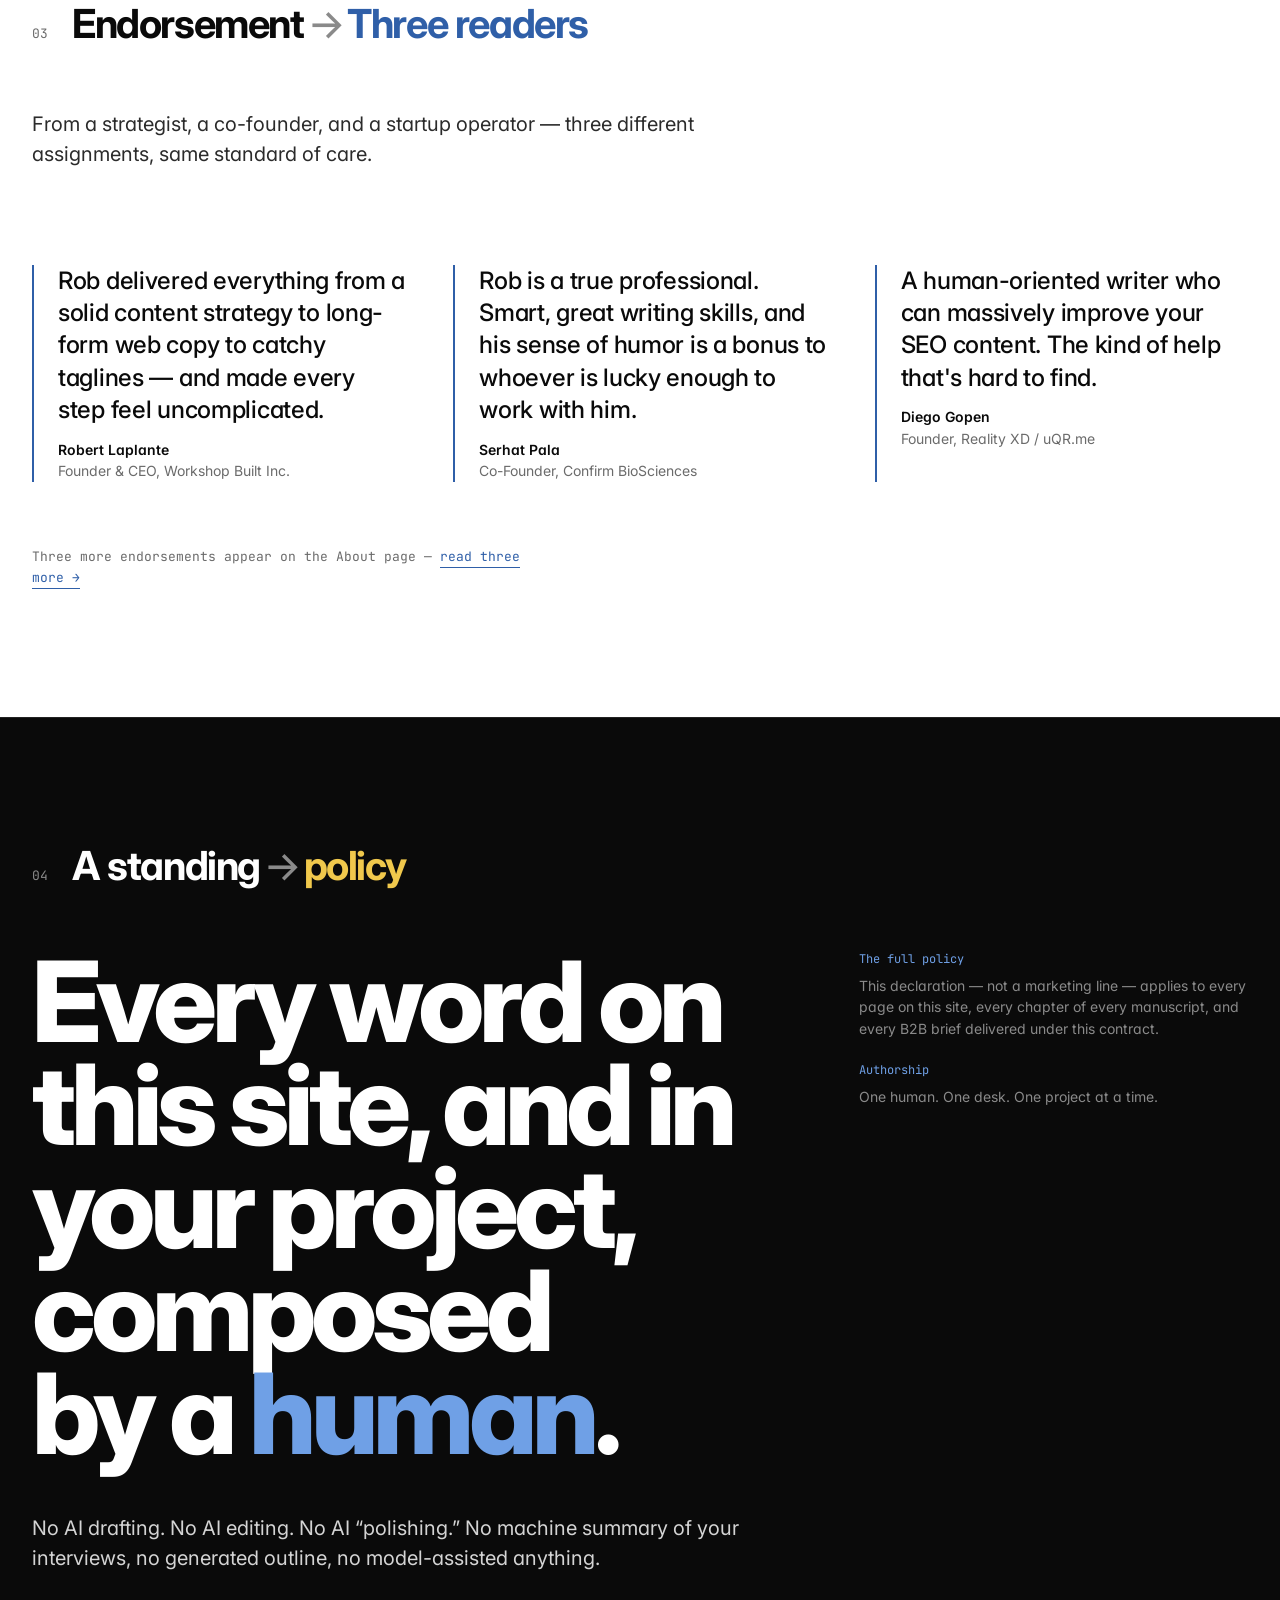
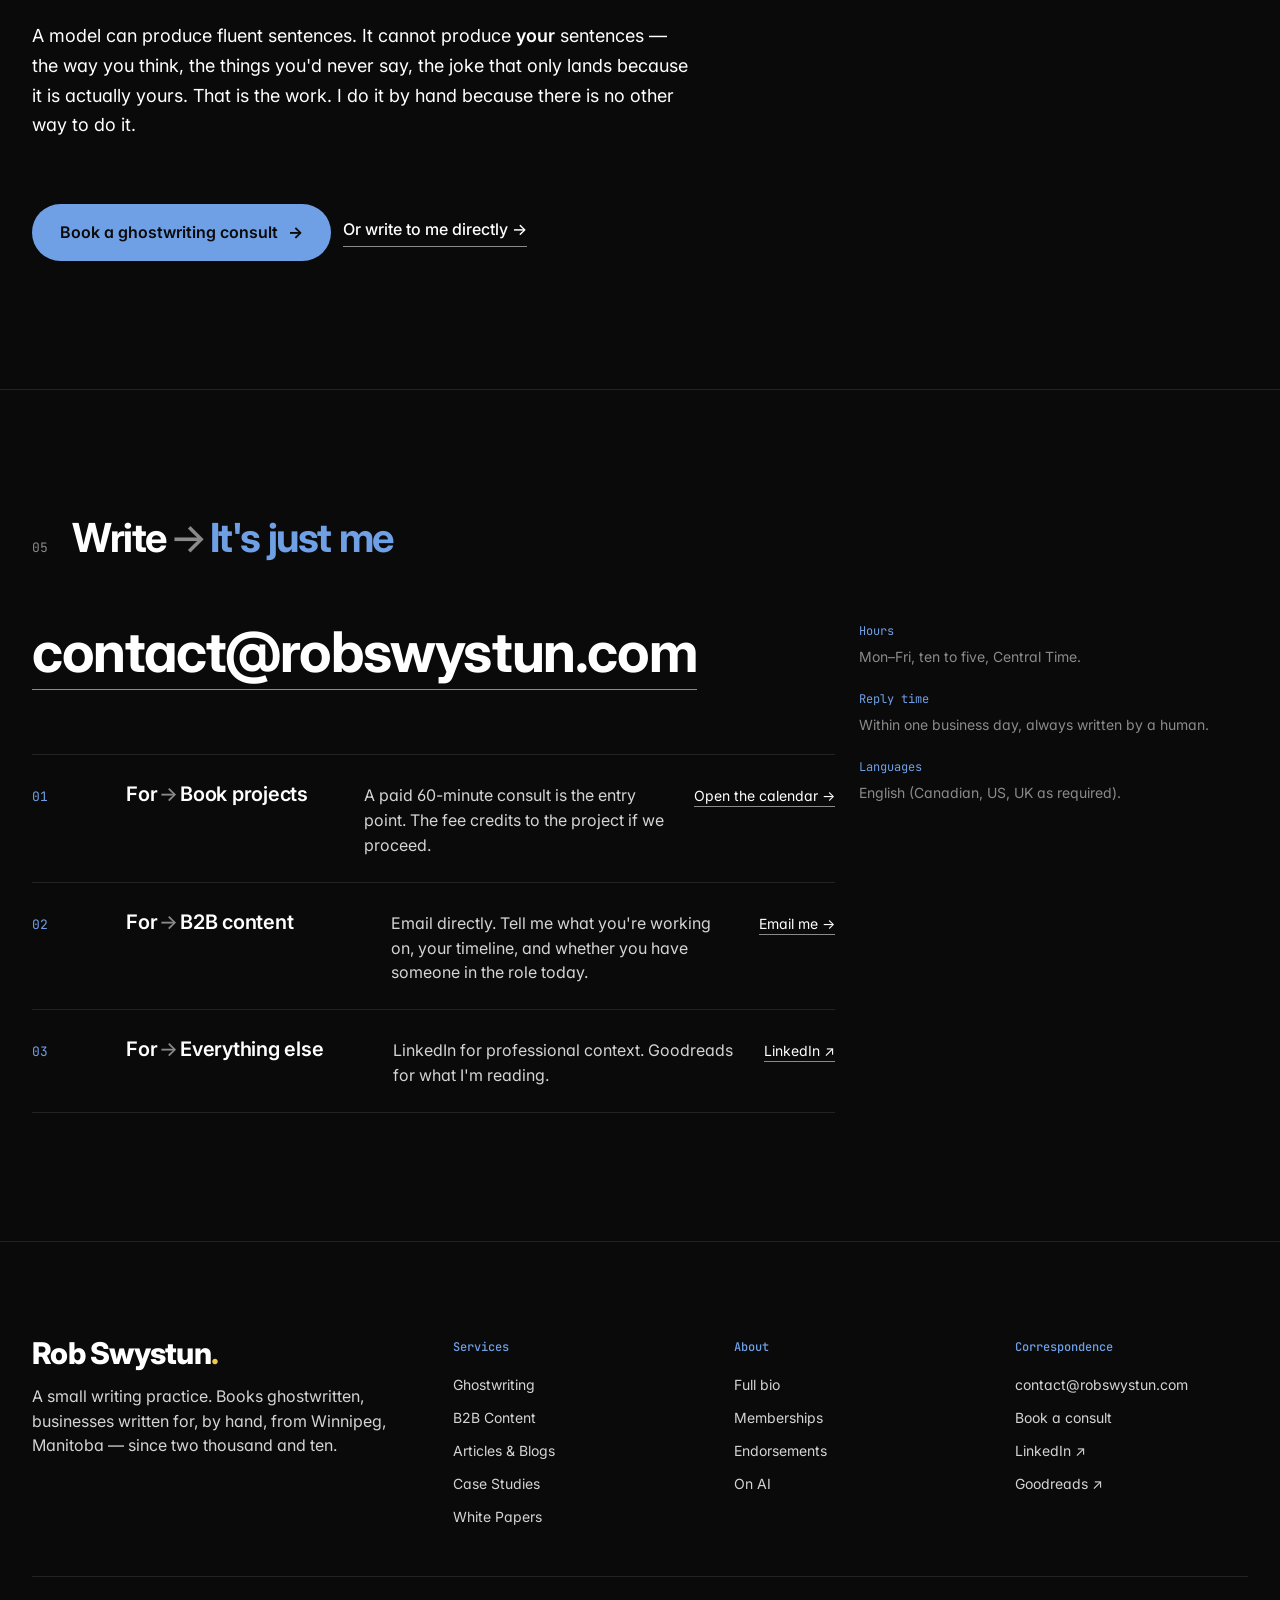
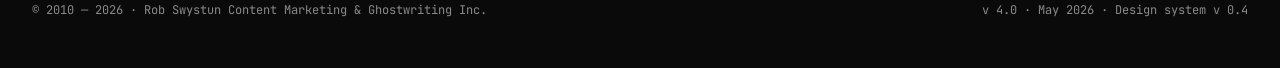
==== commit ec3f9a30: "Update the website" ====
--- a/index.html
+++ b/index.html
@@ -11,6 +11,38 @@
   <link href="https://fonts.googleapis.com/css2?family=Inter:wght@300;400;500;600;700;800;900&family=JetBrains+Mono:wght@400;500&display=swap" rel="stylesheet" />
 
   <link rel="stylesheet" href="styles.css" />
+
+  <style>
+    /* Rob portrait — home, section 01 */
+    .rob-home {
+      position: relative;
+      width: 100%;
+      aspect-ratio: 1002 / 1306;
+      max-width: 320px;
+      margin-left: auto;
+    }
+    .rob-home picture, .rob-home img {
+      display: block;
+      width: 100%;
+      height: auto;
+      filter: drop-shadow(0 12px 30px rgba(0,0,0,0.5));
+    }
+    .rob-home__caption {
+      position: absolute;
+      left: 0;
+      bottom: 8px;
+      font-family: var(--mono);
+      font-size: var(--t-12);
+      color: var(--blue);
+      letter-spacing: 0;
+      max-width: 12ch;
+      line-height: 1.4;
+    }
+    .rob-home__caption strong { color: var(--text); font-weight: 600; display: block; }
+    @media (max-width: 900px) {
+      .rob-home { max-width: 260px; margin: var(--s-5) 0 0; }
+    }
+  </style>
 </head>
 <body data-screen-label="01 Home">
   <a class="skip" href="#main">Skip to text</a>
@@ -34,12 +66,6 @@
     <!-- ═══════ MASTHEAD ═══════════════════════════════════════ -->
     <section class="masthead" data-screen-label="Masthead">
       <div class="wrap">
-
-        <div class="masthead__meta">
-          <span>A small writing practice · Winnipeg, MB</span>
-          <span class="accent">Currently accepting Q3 / Q4 work</span>
-          <span>Established Aug. 2010</span>
-        </div>
 
         <h1>
           Words built to <span class="blue">last</span>, voices built to <span class="warm">carry</span>.
@@ -99,8 +125,6 @@
 
         <div class="grid">
           <div class="col-1-7">
-            <p class="eyebrow">Why work with me</p>
-
             <p style="font-size: var(--t-20); line-height: 1.55; color: var(--text);">
               I've been writing for businesses and authors since 2005, and ghostwriting
               full-length books since 2013. I work alone. No agency overhead, no junior
@@ -124,25 +148,16 @@
           </div>
 
           <aside class="col-9-12">
-            <div class="marginalia">
-              <span class="num">Author's note</span>
-              For the longer version of this <em>—</em>
-              <a href="about.html">see the About page</a>, where there's a short
-              timeline and the <a href="about.html#memberships">register of professional memberships</a>.
-            </div>
+            <figure class="rob-home">
+              <picture>
+                <source srcset="assets/rob-portrait.avif" type="image/avif" />
+                <img src="assets/rob-portrait.png" alt="Rob Swystun, ghostwriter and B2B content marketer, gesturing toward the reader" />
+              </picture>
+            </figure>
           </aside>
         </div>
       </div>
     </section>
-
-    <!-- section break -->
-    <div class="wrap">
-      <div class="section-break" role="separator" aria-label="Section break">
-        <span class="section-break__dot" aria-hidden="true"></span>
-        <span class="section-break__label">Two practices</span>
-        <span class="section-break__dot" aria-hidden="true"></span>
-      </div>
-    </div>
 
     <!-- ═══════ 02 / SERVICES ══════════════════════════════════ -->
     <section class="section--no-top" id="services" data-screen-label="Services">
@@ -270,8 +285,6 @@
 
         <div class="grid">
           <div class="col-1-8">
-            <p class="eyebrow">On the matter of artificial intelligence</p>
-
             <h2 class="h-display" style="margin-bottom: var(--s-7);">
               Every word on this site, and in your project, composed by a <span class="blue">human</span>.
             </h2>
@@ -318,7 +331,6 @@
 
         <div class="grid">
           <div class="col-1-8">
-            <p class="eyebrow">By electronic mail</p>
             <a class="btn link" style="font-size: clamp(28px, 4.5vw, 56px); font-weight: 700; letter-spacing: -0.025em; line-height: 1.1; padding-bottom: 6px;" href="mailto:contact@robswystun.com">contact@robswystun.com</a>
 
             <ol class="cat-list mt-4">
